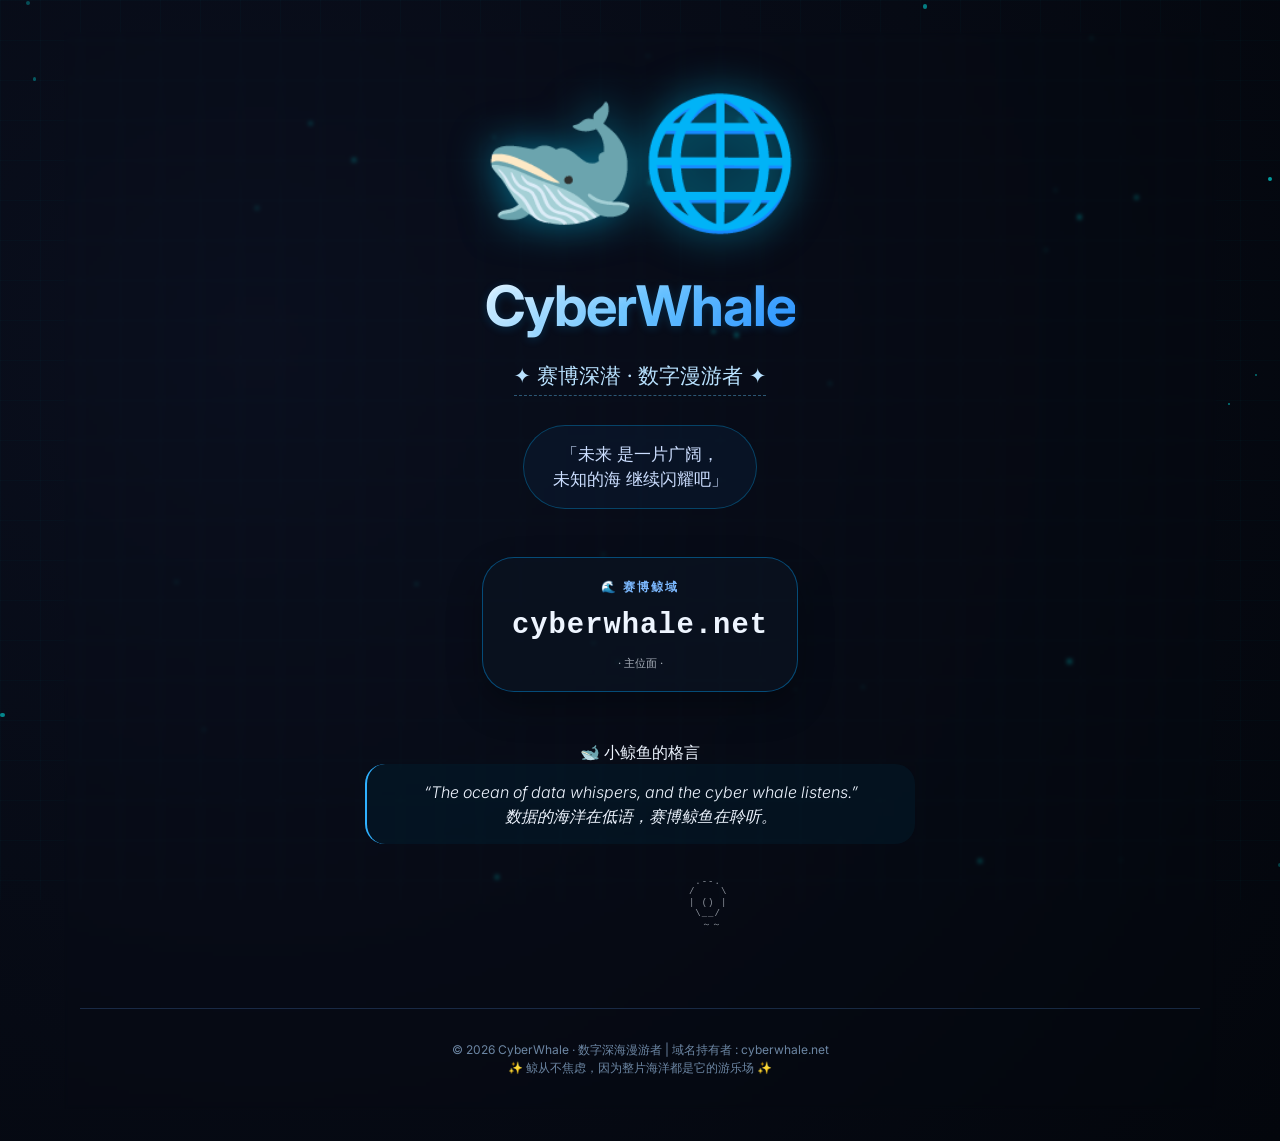
==== about/index.html @ 3616dcee "Create index.html" ====
<!DOCTYPE html>
<html lang="zh-CN">

<head>
    <meta charset="UTF-8">
    <meta name="viewport" content="width=device-width, initial-scale=1.0, user-scalable=yes">
    <title>CyberWhale · About me</title>
    <link rel="preconnect" href="https://fonts.googleapis.com">
    <link rel="preconnect" href="https://fonts.gstatic.com" crossorigin>
    <link
        href="https://fonts.googleapis.com/css2?family=Inter:opsz,wght@14..32,300;14..32,400;14..32,600;14..32,700&display=swap"
        rel="stylesheet">
    <style>
        * {
            margin: 0;
            padding: 0;
            box-sizing: border-box;
        }

        body {
            background: radial-gradient(circle at 20% 30%, #0a0f1e, #03060c);
            font-family: 'Inter', system-ui, -apple-system, 'Segoe UI', sans-serif;
            color: #eef5ff;
            line-height: 1.5;
            min-height: 100vh;
            display: flex;
            align-items: center;
            justify-content: center;
            position: relative;
            overflow-x: hidden;
        }

        body::before {
            content: "";
            position: fixed;
            top: 0;
            left: 0;
            width: 100%;
            height: 100%;
            background-image:
                linear-gradient(rgba(0, 255, 255, 0.02) 1px, transparent 1px),
                linear-gradient(90deg, rgba(0, 255, 255, 0.02) 1px, transparent 1px);
            background-size: 40px 40px;
            pointer-events: none;
            z-index: 0;
        }

        .container {
            position: relative;
            z-index: 2;
            max-width: 1200px;
            width: 90%;
            margin: 2rem auto;
            padding: 2rem 1rem;
            backdrop-filter: blur(2px);
        }

        .hero {
            display: flex;
            flex-direction: column;
            align-items: center;
            text-align: center;
            margin-bottom: 3rem;
        }

        .whale-icon {
            font-size: 8rem;
            filter: drop-shadow(0 0 20px rgba(0, 210, 255, 0.5));
            transition: transform 0.3s ease, filter 0.4s ease;
            animation: floatWhale 6s ease-in-out infinite;
            cursor: default;
        }

        @keyframes floatWhale {
            0% {
                transform: translateY(0px) rotate(0deg);
            }

            50% {
                transform: translateY(-15px) rotate(2deg);
            }

            100% {
                transform: translateY(0px) rotate(0deg);
            }
        }

        .whale-icon:hover {
            filter: drop-shadow(0 0 30px #1ebcff);
        }

        h1 {
            font-size: 3.5rem;
            font-weight: 700;
            letter-spacing: -0.02em;
            background: linear-gradient(135deg, #FFFFFF, #7bc9ff, #2b8eff);
            background-clip: text;
            -webkit-background-clip: text;
            color: transparent;
            margin-top: 0.5rem;
            text-shadow: 0 2px 10px rgba(0, 160, 255, 0.2);
        }

        .tagline {
            font-size: 1.3rem;
            font-weight: 400;
            color: #b9e2ff;
            margin-top: 0.75rem;
            border-bottom: 1px dashed rgba(100, 200, 255, 0.4);
            display: inline-block;
            padding-bottom: 0.25rem;
        }

        .description {
            max-width: 650px;
            margin: 1.8rem auto 0;
            font-size: 1.05rem;
            color: #ccdeff;
            background: rgba(10, 25, 47, 0.6);
            backdrop-filter: blur(8px);
            padding: 1rem 1.8rem;
            border-radius: 60px;
            border: 1px solid rgba(0, 180, 255, 0.3);
        }

        .identity-grid {
            display: flex;
            flex-wrap: wrap;
            justify-content: center;
            gap: 2rem;
            margin: 3rem 0 3rem;
        }

        .identity-card {
            background: rgba(12, 20, 35, 0.65);
            backdrop-filter: blur(12px);
            border-radius: 2rem;
            padding: 1.2rem 1.8rem;
            min-width: 200px;
            border: 1px solid rgba(0, 164, 255, 0.4);
            transition: all 0.25s;
            text-align: center;
            box-shadow: 0 15px 35px rgba(0, 0, 0, 0.3);
        }

        .identity-card:hover {
            border-color: #3aa8ff;
            transform: translateY(-5px);
            background: rgba(20, 40, 65, 0.8);
            box-shadow: 0 20px 30px -10px rgba(0, 120, 255, 0.2);
        }

        .card-label {
            font-size: 0.75rem;
            text-transform: uppercase;
            letter-spacing: 2px;
            font-weight: 600;
            color: #7cb9ff;
        }

        .card-value {
            font-size: 1.8rem;
            font-weight: 700;
            margin: 0.5rem 0;
            word-break: break-word;
            font-family: monospace;
            letter-spacing: 1px;
        }

        .card-note {
            font-size: 0.7rem;
            opacity: 0.7;
        }

        .footer-note {
            margin-top: 3rem;
            text-align: center;
            font-size: 0.75rem;
            color: #6c86a3;
            border-top: 1px solid rgba(72, 120, 184, 0.3);
            padding-top: 2rem;
        }

        .ascii-whale {
            font-size: 0.7rem;
            white-space: pre;
            font-family: monospace;
            opacity: 0.6;
            letter-spacing: 1px;
            margin-top: 1rem;
        }

        .glow-spot {
            position: fixed;
            width: 2px;
            height: 2px;
            background: cyan;
            border-radius: 50%;
            opacity: 0.4;
            pointer-events: none;
            z-index: 1;
            animation: pulseGlow 4s infinite alternate;
        }

        @keyframes pulseGlow {
            0% {
                opacity: 0.1;
                transform: scale(1);
            }

            100% {
                opacity: 0.6;
                transform: scale(1.5);
                background: #aaf0ff;
            }
        }

        @media (max-width: 640px) {
            h1 {
                font-size: 2.2rem;
            }

            .whale-icon {
                font-size: 5rem;
            }

            .tagline {
                font-size: 1rem;
            }

            .card-value {
                font-size: 1.3rem;
            }

            .identity-card {
                padding: 0.8rem 1rem;
            }
        }
    </style>
</head>

<body>

    <div class="container">
        <div class="hero">
            <div class="whale-icon">🐋🌐</div>
            <h1>CyberWhale</h1>
            <div class="tagline">✦ 赛博深潜 · 数字漫游者 ✦</div>
            <div class="description">
                「未来 是一片广阔，<br>
                未知的海 继续闪耀吧」
            </div>
        </div>

        <!-- 只保留域名卡片 -->
        <div class="identity-grid">
            <div class="identity-card">
                <div class="card-label">🌊 赛博鲸域</div>
                <div class="card-value">cyberwhale.net</div>
                <div class="card-note">· 主位面 ·</div>
            </div>
        </div>

        <!-- 小型关于鲸鱼格言 & 技术注脚 -->
        <div style="text-align: center; margin-top: 2rem;">🐋 小鲸鱼的格言
            <div
                style="border-left: 2px solid #2fb1ff; background: rgba(0,40,60,0.3); border-radius: 20px; padding: 1rem; max-width: 550px; margin: 0 auto;">
                <p style="font-style: italic; font-weight: 300;">“The ocean of data whispers, and the cyber whale
                    listens.”<br>数据的海洋在低语，赛博鲸鱼在聆听。</p>
            </div>
            <div class="ascii-whale">
                <pre style="display: inline-block; text-align: left; font-size: 9px; line-height: 1.2;">
       .--.
      /    \
      | () |
       \__/
        ～～
                </pre>
            </div>
        </div>

        <div class="footer-note">
            © 2026 CyberWhale · 数字深海漫游者 | 域名持有者 : cyberwhale.net<br>
            ✨ 鲸从不焦虑，因为整片海洋都是它的游乐场 ✨
        </div>
    </div>

    <script>
        // 在背景中添加动态闪烁的赛博光点
        (function addCyberSparkles() {
            const body = document.body;
            const sparkleCount = 35;
            for (let i = 0; i < sparkleCount; i++) {
                const spot = document.createElement('div');
                spot.classList.add('glow-spot');
                const size = Math.random() * 4 + 1;
                spot.style.width = `${size}px`;
                spot.style.height = `${size}px`;
                spot.style.left = `${Math.random() * 100}%`;
                spot.style.top = `${Math.random() * 100}%`;
                spot.style.animationDelay = `${Math.random() * 5}s`;
                spot.style.animationDuration = `${Math.random() * 3 + 2}s`;
                spot.style.opacity = Math.random() * 0.5 + 0.1;
                body.appendChild(spot);
            }
        })();

        console.log("%c🐋 Welcome to CyberWhale · 深潜者", "color: #0af; font-size: 14px; font-family: monospace;");
        console.log("%c◇ 赛博域 cyberwhale.net ◇", "color: #7cc8ff; font-size: 12px;");
        console.log("%c✦ 你拥有了深海的回响 ✦", "color: #9fd3ff;");
    </script>
</body>

</html>
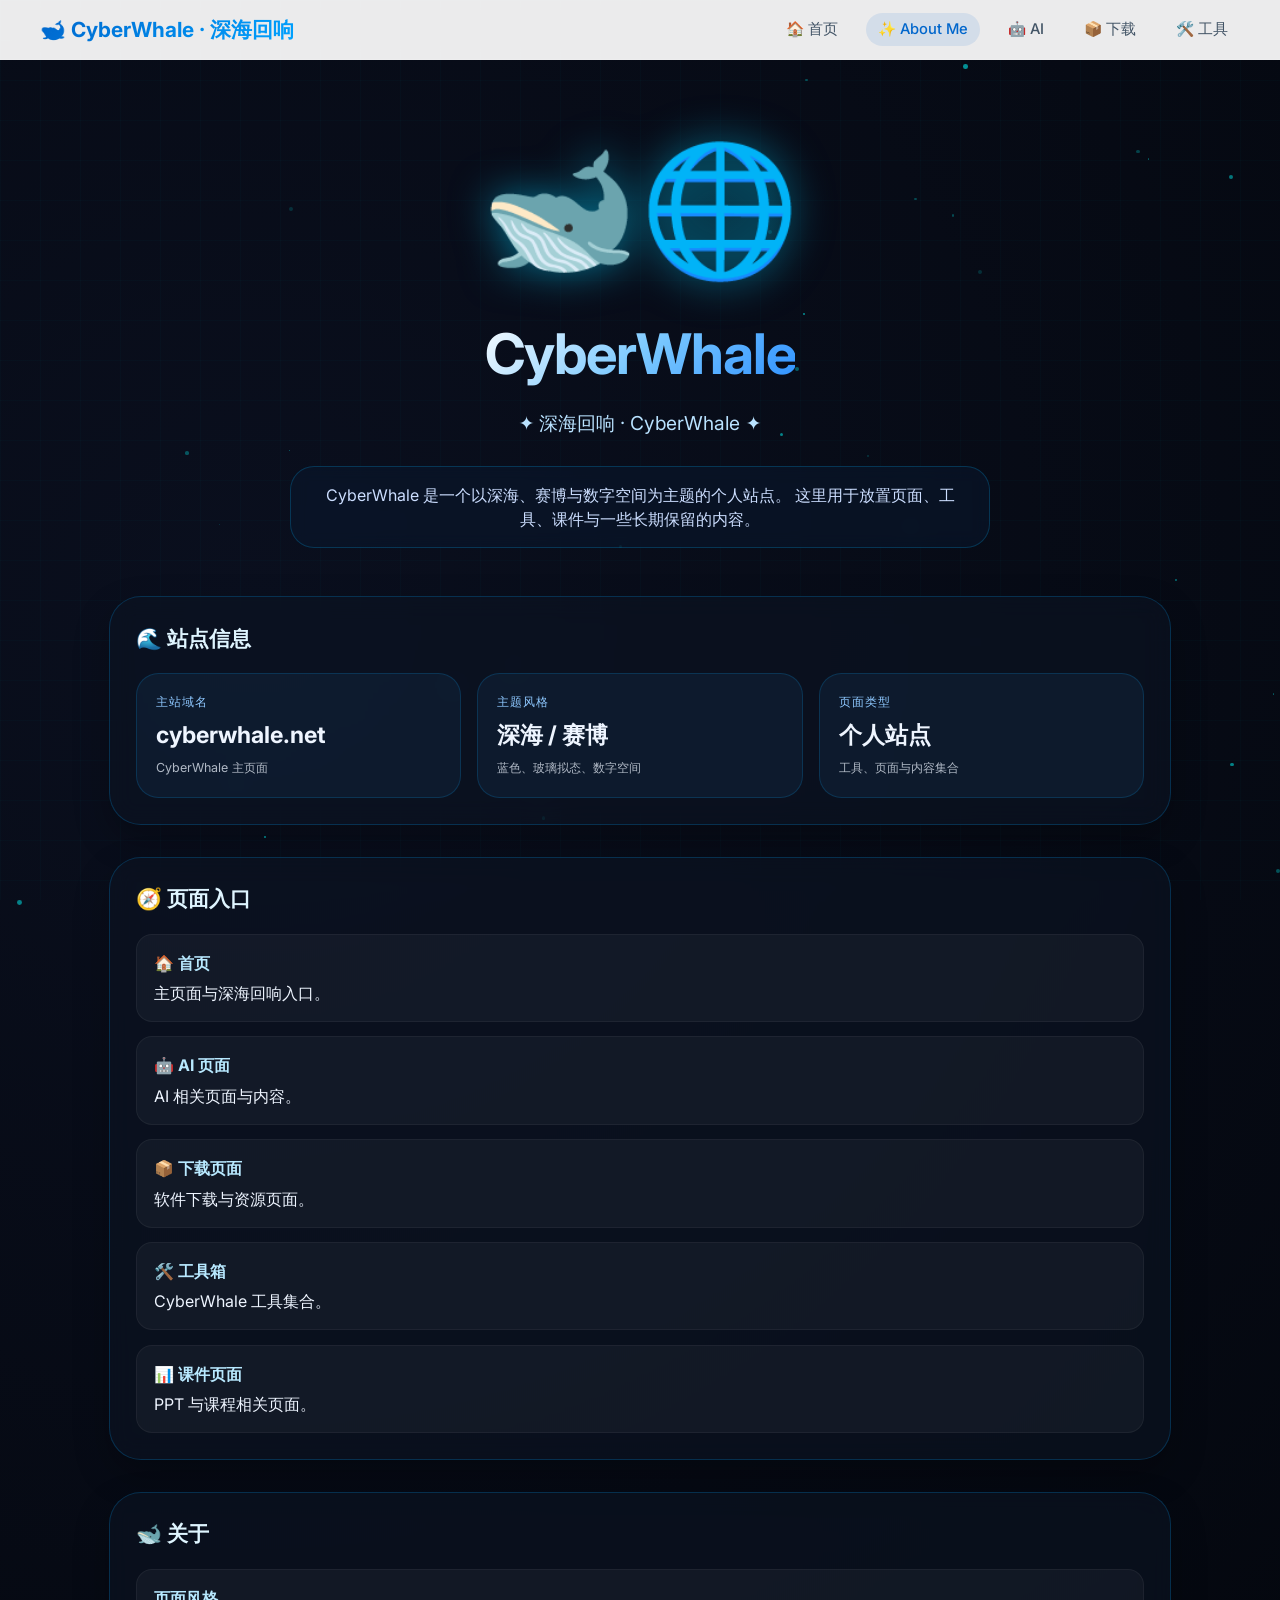
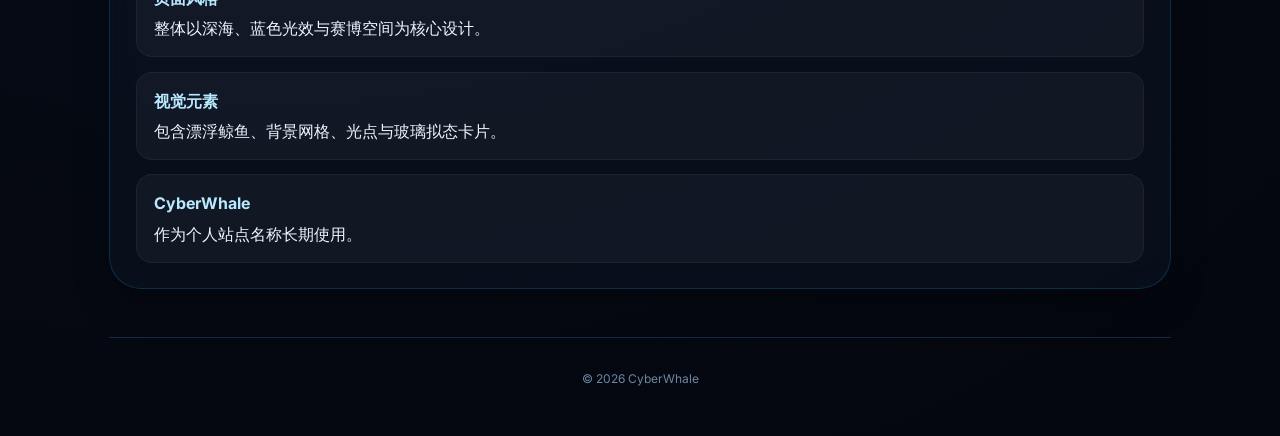
==== commit d783d380: "Update index.html" ====
--- a/about/index.html
+++ b/about/index.html
@@ -1,314 +1,469 @@
 <!DOCTYPE html>
 <html lang="zh-CN">
-
 <head>
-    <meta charset="UTF-8">
-    <meta name="viewport" content="width=device-width, initial-scale=1.0, user-scalable=yes">
-    <title>CyberWhale · About me</title>
-    <link rel="preconnect" href="https://fonts.googleapis.com">
-    <link rel="preconnect" href="https://fonts.gstatic.com" crossorigin>
-    <link
-        href="https://fonts.googleapis.com/css2?family=Inter:opsz,wght@14..32,300;14..32,400;14..32,600;14..32,700&display=swap"
-        rel="stylesheet">
-    <style>
-        * {
-            margin: 0;
-            padding: 0;
-            box-sizing: border-box;
-        }
-
-        body {
-            background: radial-gradient(circle at 20% 30%, #0a0f1e, #03060c);
-            font-family: 'Inter', system-ui, -apple-system, 'Segoe UI', sans-serif;
-            color: #eef5ff;
-            line-height: 1.5;
-            min-height: 100vh;
-            display: flex;
-            align-items: center;
-            justify-content: center;
-            position: relative;
-            overflow-x: hidden;
-        }
-
-        body::before {
-            content: "";
-            position: fixed;
-            top: 0;
-            left: 0;
-            width: 100%;
-            height: 100%;
-            background-image:
-                linear-gradient(rgba(0, 255, 255, 0.02) 1px, transparent 1px),
-                linear-gradient(90deg, rgba(0, 255, 255, 0.02) 1px, transparent 1px);
-            background-size: 40px 40px;
-            pointer-events: none;
-            z-index: 0;
-        }
-
-        .container {
-            position: relative;
-            z-index: 2;
-            max-width: 1200px;
-            width: 90%;
-            margin: 2rem auto;
-            padding: 2rem 1rem;
-            backdrop-filter: blur(2px);
-        }
-
-        .hero {
-            display: flex;
-            flex-direction: column;
-            align-items: center;
-            text-align: center;
-            margin-bottom: 3rem;
-        }
-
-        .whale-icon {
-            font-size: 8rem;
-            filter: drop-shadow(0 0 20px rgba(0, 210, 255, 0.5));
-            transition: transform 0.3s ease, filter 0.4s ease;
-            animation: floatWhale 6s ease-in-out infinite;
-            cursor: default;
-        }
-
-        @keyframes floatWhale {
-            0% {
-                transform: translateY(0px) rotate(0deg);
-            }
-
-            50% {
-                transform: translateY(-15px) rotate(2deg);
-            }
-
-            100% {
-                transform: translateY(0px) rotate(0deg);
-            }
-        }
-
-        .whale-icon:hover {
-            filter: drop-shadow(0 0 30px #1ebcff);
-        }
-
-        h1 {
-            font-size: 3.5rem;
-            font-weight: 700;
-            letter-spacing: -0.02em;
-            background: linear-gradient(135deg, #FFFFFF, #7bc9ff, #2b8eff);
-            background-clip: text;
-            -webkit-background-clip: text;
-            color: transparent;
-            margin-top: 0.5rem;
-            text-shadow: 0 2px 10px rgba(0, 160, 255, 0.2);
-        }
-
-        .tagline {
-            font-size: 1.3rem;
-            font-weight: 400;
-            color: #b9e2ff;
-            margin-top: 0.75rem;
-            border-bottom: 1px dashed rgba(100, 200, 255, 0.4);
-            display: inline-block;
-            padding-bottom: 0.25rem;
-        }
-
-        .description {
-            max-width: 650px;
-            margin: 1.8rem auto 0;
-            font-size: 1.05rem;
-            color: #ccdeff;
-            background: rgba(10, 25, 47, 0.6);
-            backdrop-filter: blur(8px);
-            padding: 1rem 1.8rem;
-            border-radius: 60px;
-            border: 1px solid rgba(0, 180, 255, 0.3);
-        }
-
-        .identity-grid {
-            display: flex;
-            flex-wrap: wrap;
-            justify-content: center;
-            gap: 2rem;
-            margin: 3rem 0 3rem;
-        }
-
-        .identity-card {
-            background: rgba(12, 20, 35, 0.65);
-            backdrop-filter: blur(12px);
-            border-radius: 2rem;
-            padding: 1.2rem 1.8rem;
-            min-width: 200px;
-            border: 1px solid rgba(0, 164, 255, 0.4);
-            transition: all 0.25s;
-            text-align: center;
-            box-shadow: 0 15px 35px rgba(0, 0, 0, 0.3);
-        }
-
-        .identity-card:hover {
-            border-color: #3aa8ff;
-            transform: translateY(-5px);
-            background: rgba(20, 40, 65, 0.8);
-            box-shadow: 0 20px 30px -10px rgba(0, 120, 255, 0.2);
-        }
-
-        .card-label {
-            font-size: 0.75rem;
-            text-transform: uppercase;
-            letter-spacing: 2px;
-            font-weight: 600;
-            color: #7cb9ff;
-        }
-
-        .card-value {
-            font-size: 1.8rem;
-            font-weight: 700;
-            margin: 0.5rem 0;
-            word-break: break-word;
-            font-family: monospace;
-            letter-spacing: 1px;
-        }
-
-        .card-note {
-            font-size: 0.7rem;
-            opacity: 0.7;
-        }
-
-        .footer-note {
-            margin-top: 3rem;
-            text-align: center;
-            font-size: 0.75rem;
-            color: #6c86a3;
-            border-top: 1px solid rgba(72, 120, 184, 0.3);
-            padding-top: 2rem;
-        }
-
-        .ascii-whale {
-            font-size: 0.7rem;
-            white-space: pre;
-            font-family: monospace;
-            opacity: 0.6;
-            letter-spacing: 1px;
-            margin-top: 1rem;
-        }
-
-        .glow-spot {
-            position: fixed;
-            width: 2px;
-            height: 2px;
-            background: cyan;
-            border-radius: 50%;
-            opacity: 0.4;
-            pointer-events: none;
-            z-index: 1;
-            animation: pulseGlow 4s infinite alternate;
-        }
-
-        @keyframes pulseGlow {
-            0% {
-                opacity: 0.1;
-                transform: scale(1);
-            }
-
-            100% {
-                opacity: 0.6;
-                transform: scale(1.5);
-                background: #aaf0ff;
-            }
-        }
-
-        @media (max-width: 640px) {
-            h1 {
-                font-size: 2.2rem;
-            }
-
-            .whale-icon {
-                font-size: 5rem;
-            }
-
-            .tagline {
-                font-size: 1rem;
-            }
-
-            .card-value {
-                font-size: 1.3rem;
-            }
-
-            .identity-card {
-                padding: 0.8rem 1rem;
-            }
-        }
-    </style>
+<meta charset="UTF-8">
+<meta name="viewport" content="width=device-width,initial-scale=1.0,user-scalable=yes">
+<title>CyberWhale · About me</title>
+
+<link rel="preconnect" href="https://fonts.googleapis.com">
+<link rel="preconnect" href="https://fonts.gstatic.com" crossorigin>
+
+<link href="https://fonts.googleapis.com/css2?family=Inter:opsz,wght@14..32,300;14..32,400;14..32,500;14..32,600;14..32,700&display=swap" rel="stylesheet">
+
+<style>
+*{
+margin:0;
+padding:0;
+box-sizing:border-box
+}
+
+body{
+background:radial-gradient(circle at 20% 30%,#0a0f1e,#03060c);
+font-family:'Inter',system-ui,-apple-system,'Segoe UI',sans-serif;
+color:#eef5ff;
+line-height:1.5;
+min-height:100vh;
+position:relative;
+overflow-x:hidden
+}
+
+body::before{
+content:"";
+position:fixed;
+top:0;
+left:0;
+width:100%;
+height:100%;
+background-image:
+linear-gradient(rgba(0,255,255,.02) 1px,transparent 1px),
+linear-gradient(90deg,rgba(0,255,255,.02) 1px,transparent 1px);
+background-size:40px 40px;
+pointer-events:none;
+z-index:0
+}
+
+.top-toolbar{
+position:fixed;
+top:0;
+left:0;
+width:100%;
+background:rgba(255,255,255,.92);
+backdrop-filter:blur(12px);
+z-index:100;
+padding:.8rem 1.5rem;
+border-bottom:1px solid rgba(255,255,255,.08)
+}
+
+.toolbar-container{
+max-width:1200px;
+margin:auto;
+display:flex;
+justify-content:space-between;
+align-items:center;
+gap:1rem;
+flex-wrap:wrap
+}
+
+.logo-area{
+font-weight:700;
+font-size:1.3rem;
+background:linear-gradient(135deg,#0066cc,#00a2ff);
+background-clip:text;
+-webkit-background-clip:text;
+color:transparent;
+text-decoration:none
+}
+
+.nav-links{
+display:flex;
+gap:1rem;
+flex-wrap:wrap
+}
+
+.nav-item{
+text-decoration:none;
+font-size:.92rem;
+font-weight:500;
+padding:.35rem .75rem;
+border-radius:999px;
+color:#425466;
+transition:.25s
+}
+
+.nav-item:hover{
+background:rgba(0,100,200,.08);
+color:#0066cc
+}
+
+.nav-item.active{
+background:rgba(0,100,200,.1);
+color:#0066cc
+}
+
+.container{
+position:relative;
+z-index:2;
+max-width:1100px;
+margin:auto;
+padding:7rem 1.2rem 3rem
+}
+
+.hero{
+display:flex;
+flex-direction:column;
+align-items:center;
+text-align:center;
+margin-bottom:3rem
+}
+
+.whale-icon{
+font-size:8rem;
+filter:drop-shadow(0 0 20px rgba(0,210,255,.5));
+animation:floatWhale 6s ease-in-out infinite
+}
+
+@keyframes floatWhale{
+0%{transform:translateY(0)}
+50%{transform:translateY(-14px)}
+100%{transform:translateY(0)}
+}
+
+h1{
+font-size:3.5rem;
+font-weight:700;
+letter-spacing:-.02em;
+background:linear-gradient(135deg,#fff,#7bc9ff,#2b8eff);
+background-clip:text;
+-webkit-background-clip:text;
+color:transparent;
+margin-top:.5rem
+}
+
+.tagline{
+font-size:1.2rem;
+color:#b9e2ff;
+margin-top:.8rem
+}
+
+.description{
+max-width:700px;
+margin:1.8rem auto 0;
+font-size:1rem;
+color:#ccdeff;
+background:rgba(10,25,47,.55);
+backdrop-filter:blur(8px);
+padding:1rem 1.5rem;
+border-radius:1.5rem;
+border:1px solid rgba(0,180,255,.22)
+}
+
+.section{
+margin-top:2rem;
+background:rgba(12,20,35,.62);
+backdrop-filter:blur(12px);
+border-radius:2rem;
+padding:1.6rem;
+border:1px solid rgba(0,164,255,.22);
+box-shadow:0 15px 35px rgba(0,0,0,.25)
+}
+
+.section-title{
+font-size:1.3rem;
+font-weight:700;
+margin-bottom:1.2rem;
+color:#dff5ff
+}
+
+.identity-grid{
+display:grid;
+grid-template-columns:repeat(auto-fit,minmax(220px,1fr));
+gap:1rem
+}
+
+.identity-card{
+background:rgba(20,40,65,.45);
+border-radius:1.4rem;
+padding:1.2rem;
+border:1px solid rgba(0,164,255,.18);
+transition:.25s
+}
+
+.identity-card:hover{
+transform:translateY(-4px);
+border-color:#3aa8ff;
+background:rgba(20,40,65,.7)
+}
+
+.card-label{
+font-size:.72rem;
+letter-spacing:1px;
+color:#8ec8ff;
+margin-bottom:.45rem
+}
+
+.card-value{
+font-size:1.45rem;
+font-weight:700;
+word-break:break-word
+}
+
+.card-note{
+margin-top:.4rem;
+font-size:.78rem;
+opacity:.72
+}
+
+.info-list{
+display:grid;
+gap:.9rem
+}
+
+.info-item{
+padding:1rem 1.1rem;
+background:rgba(255,255,255,.04);
+border-radius:1rem;
+border:1px solid rgba(255,255,255,.05)
+}
+
+.info-item strong{
+display:block;
+margin-bottom:.4rem;
+color:#b8e9ff
+}
+
+.footer-note{
+margin-top:3rem;
+text-align:center;
+font-size:.75rem;
+color:#6c86a3;
+border-top:1px solid rgba(72,120,184,.3);
+padding-top:2rem
+}
+
+.glow-spot{
+position:fixed;
+width:2px;
+height:2px;
+background:cyan;
+border-radius:50%;
+opacity:.4;
+pointer-events:none;
+z-index:1;
+animation:pulseGlow 4s infinite alternate
+}
+
+@keyframes pulseGlow{
+0%{
+opacity:.1;
+transform:scale(1)
+}
+100%{
+opacity:.6;
+transform:scale(1.5);
+background:#aaf0ff
+}
+}
+
+@media(max-width:700px){
+
+h1{
+font-size:2.4rem
+}
+
+.whale-icon{
+font-size:5rem
+}
+
+.tagline{
+font-size:1rem
+}
+
+.container{
+padding:6.5rem 1rem 2rem
+}
+
+}
+</style>
 </head>
 
 <body>
 
-    <div class="container">
-        <div class="hero">
-            <div class="whale-icon">🐋🌐</div>
-            <h1>CyberWhale</h1>
-            <div class="tagline">✦ 赛博深潜 · 数字漫游者 ✦</div>
-            <div class="description">
-                「未来 是一片广阔，<br>
-                未知的海 继续闪耀吧」
-            </div>
-        </div>
-
-        <!-- 只保留域名卡片 -->
-        <div class="identity-grid">
-            <div class="identity-card">
-                <div class="card-label">🌊 赛博鲸域</div>
-                <div class="card-value">cyberwhale.net</div>
-                <div class="card-note">· 主位面 ·</div>
-            </div>
-        </div>
-
-        <!-- 小型关于鲸鱼格言 & 技术注脚 -->
-        <div style="text-align: center; margin-top: 2rem;">🐋 小鲸鱼的格言
-            <div
-                style="border-left: 2px solid #2fb1ff; background: rgba(0,40,60,0.3); border-radius: 20px; padding: 1rem; max-width: 550px; margin: 0 auto;">
-                <p style="font-style: italic; font-weight: 300;">“The ocean of data whispers, and the cyber whale
-                    listens.”<br>数据的海洋在低语，赛博鲸鱼在聆听。</p>
-            </div>
-            <div class="ascii-whale">
-                <pre style="display: inline-block; text-align: left; font-size: 9px; line-height: 1.2;">
-       .--.
-      /    \
-      | () |
-       \__/
-        ～～
-                </pre>
-            </div>
-        </div>
-
-        <div class="footer-note">
-            © 2026 CyberWhale · 数字深海漫游者 | 域名持有者 : cyberwhale.net<br>
-            ✨ 鲸从不焦虑，因为整片海洋都是它的游乐场 ✨
-        </div>
-    </div>
-
-    <script>
-        // 在背景中添加动态闪烁的赛博光点
-        (function addCyberSparkles() {
-            const body = document.body;
-            const sparkleCount = 35;
-            for (let i = 0; i < sparkleCount; i++) {
-                const spot = document.createElement('div');
-                spot.classList.add('glow-spot');
-                const size = Math.random() * 4 + 1;
-                spot.style.width = `${size}px`;
-                spot.style.height = `${size}px`;
-                spot.style.left = `${Math.random() * 100}%`;
-                spot.style.top = `${Math.random() * 100}%`;
-                spot.style.animationDelay = `${Math.random() * 5}s`;
-                spot.style.animationDuration = `${Math.random() * 3 + 2}s`;
-                spot.style.opacity = Math.random() * 0.5 + 0.1;
-                body.appendChild(spot);
-            }
-        })();
-
-        console.log("%c🐋 Welcome to CyberWhale · 深潜者", "color: #0af; font-size: 14px; font-family: monospace;");
-        console.log("%c◇ 赛博域 cyberwhale.net ◇", "color: #7cc8ff; font-size: 12px;");
-        console.log("%c✦ 你拥有了深海的回响 ✦", "color: #9fd3ff;");
-    </script>
+<div class="top-toolbar">
+<div class="toolbar-container">
+
+<a href="https://cyberwhale.net" class="logo-area">
+🐋 CyberWhale · 深海回响
+</a>
+
+<div class="nav-links">
+<a href="https://cyberwhale.net" class="nav-item">🏠 首页</a>
+<a href="https://cyberwhale.net/about" class="nav-item active">✨ About Me</a>
+<a href="https://cyberwhale.net/ai" class="nav-item">🤖 AI</a>
+<a href="https://cyberwhale.net/download" class="nav-item">📦 下载</a>
+<a href="https://cyberwhale.net/tools" class="nav-item">🛠️ 工具</a>
+</div>
+
+</div>
+</div>
+
+<div class="container">
+
+<div class="hero">
+
+<div class="whale-icon">🐋🌐</div>
+
+<h1>CyberWhale</h1>
+
+<div class="tagline">
+✦ 深海回响 · CyberWhale ✦
+</div>
+
+<div class="description">
+CyberWhale 是一个以深海、赛博与数字空间为主题的个人站点。
+这里用于放置页面、工具、课件与一些长期保留的内容。
+</div>
+
+</div>
+
+<div class="section">
+
+<div class="section-title">
+🌊 站点信息
+</div>
+
+<div class="identity-grid">
+
+<div class="identity-card">
+<div class="card-label">主站域名</div>
+<div class="card-value">cyberwhale.net</div>
+<div class="card-note">CyberWhale 主页面</div>
+</div>
+
+<div class="identity-card">
+<div class="card-label">主题风格</div>
+<div class="card-value">深海 / 赛博</div>
+<div class="card-note">蓝色、玻璃拟态、数字空间</div>
+</div>
+
+<div class="identity-card">
+<div class="card-label">页面类型</div>
+<div class="card-value">个人站点</div>
+<div class="card-note">工具、页面与内容集合</div>
+</div>
+
+</div>
+
+</div>
+
+<div class="section">
+
+<div class="section-title">
+🧭 页面入口
+</div>
+
+<div class="info-list">
+
+<div class="info-item">
+<strong>🏠 首页</strong>
+主页面与深海回响入口。
+</div>
+
+<div class="info-item">
+<strong>🤖 AI 页面</strong>
+AI 相关页面与内容。
+</div>
+
+<div class="info-item">
+<strong>📦 下载页面</strong>
+软件下载与资源页面。
+</div>
+
+<div class="info-item">
+<strong>🛠️ 工具箱</strong>
+CyberWhale 工具集合。
+</div>
+
+<div class="info-item">
+<strong>📊 课件页面</strong>
+PPT 与课程相关页面。
+</div>
+
+</div>
+
+</div>
+
+<div class="section">
+
+<div class="section-title">
+🐋 关于
+</div>
+
+<div class="info-list">
+
+<div class="info-item">
+<strong>页面风格</strong>
+整体以深海、蓝色光效与赛博空间为核心设计。
+</div>
+
+<div class="info-item">
+<strong>视觉元素</strong>
+包含漂浮鲸鱼、背景网格、光点与玻璃拟态卡片。
+</div>
+
+<div class="info-item">
+<strong>CyberWhale</strong>
+作为个人站点名称长期使用。
+</div>
+
+</div>
+
+</div>
+
+<div class="footer-note">
+© 2026 CyberWhale
+</div>
+
+</div>
+
+<script>
+
+(function addCyberSparkles(){
+
+const body=document.body;
+
+const sparkleCount=35;
+
+for(let i=0;i<sparkleCount;i++){
+
+const spot=document.createElement('div');
+
+spot.classList.add('glow-spot');
+
+const size=Math.random()*4+1;
+
+spot.style.width=size+'px';
+spot.style.height=size+'px';
+
+spot.style.left=Math.random()*100+'%';
+spot.style.top=Math.random()*100+'%';
+
+spot.style.animationDelay=Math.random()*5+'s';
+spot.style.animationDuration=Math.random()*3+2+'s';
+
+spot.style.opacity=Math.random()*.5+.1;
+
+body.appendChild(spot);
+
+}
+
+})();
+
+console.log(
+"%c🐋 CyberWhale",
+"color:#0af;font-size:14px;"
+);
+
+</script>
+
 </body>
-
 </html>
